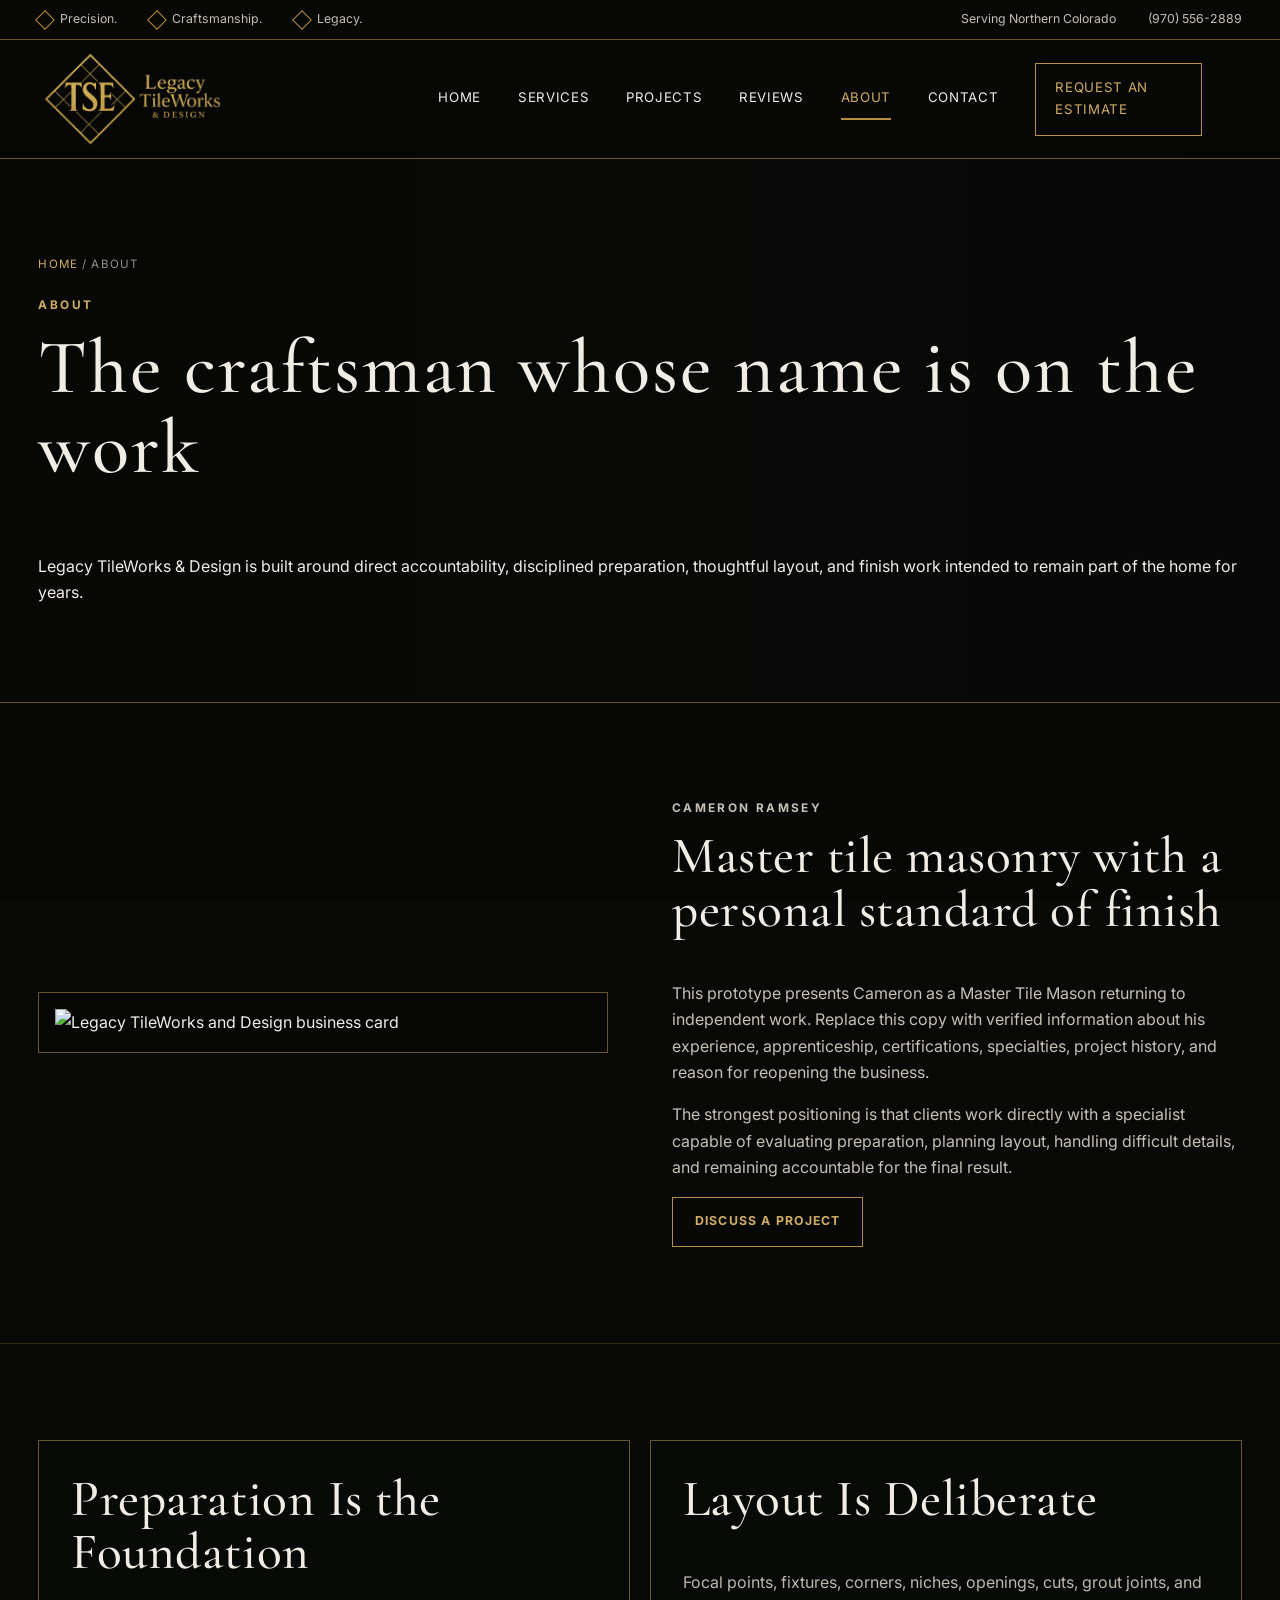
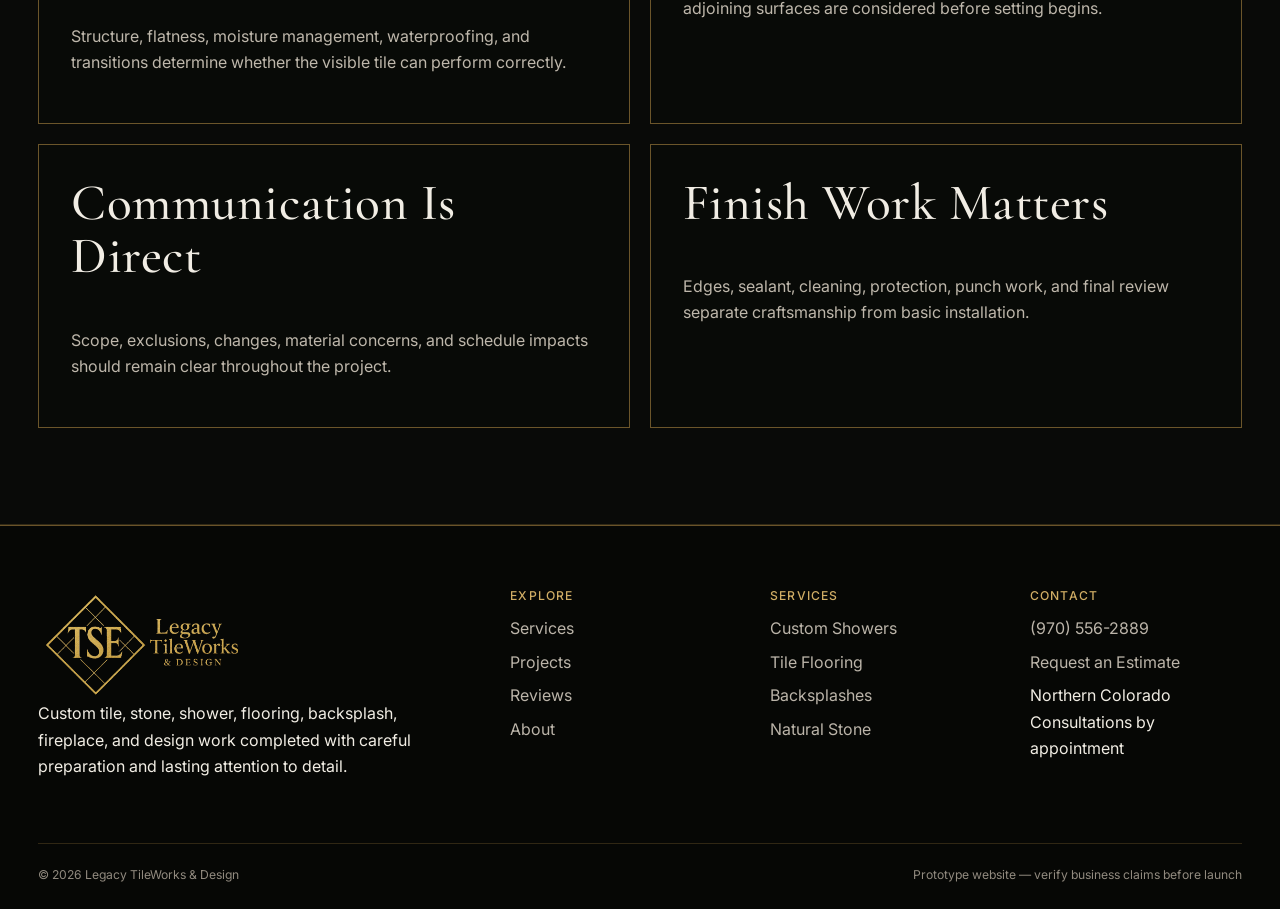
==== about.html @ 68d61e3c "Add files via upload" ====
<!doctype html>
<html lang="en">
<head>
<meta charset="utf-8">
<meta name="viewport" content="width=device-width,initial-scale=1">
<title>About Cameron Ramsey | Legacy TileWorks</title>
<meta name="description" content="Learn about Cameron Ramsey and the craftsmanship behind Legacy TileWorks & Design.">
<meta name="theme-color" content="#090a08">
<link rel="preconnect" href="https://fonts.googleapis.com">
<link rel="preconnect" href="https://fonts.gstatic.com" crossorigin>
<link href="https://fonts.googleapis.com/css2?family=Cormorant+Garamond:wght@400;500;600&family=Inter:wght@400;500;600;700&display=swap" rel="stylesheet">
<link rel="icon" href="favicon.ico" sizes="any">
<link rel="icon" type="image/png" href="favicon-512.png">
<link rel="apple-touch-icon" href="favicon-512.png">
<link rel="stylesheet" href="css/styles.css">
</head>
<body>

<a class="skip" href="#main">Skip to main content</a>
<div class="utility">
  <div class="container">
    <div class="utility-left">
      <span><i class="dot"></i> Precision.</span>
      <span><i class="dot"></i> Craftsmanship.</span>
      <span><i class="dot"></i> Legacy.</span>
    </div>
    <div class="utility-right">
      <span>Serving Northern Colorado</span>
      <a href="tel:+19705562889">(970) 556-2889</a>
    </div>
  </div>
</div>
<header class="site-header">
  <div class="container navbar">
    <a class="logo-wrap" href="index.html" aria-label="Legacy TileWorks and Design home">
      <img src="assets/images/logo-transparent.png" alt="Legacy TileWorks and Design">
    </a>
    <button class="menu-toggle" type="button" aria-expanded="false" aria-label="Toggle navigation">☰</button>
    <nav class="nav" aria-label="Primary navigation">
      <a href="index.html">Home</a><a href="services.html">Services</a><a href="projects.html">Projects</a><a href="reviews.html">Reviews</a><a href="about.html" aria-current="page">About</a><a href="contact.html">Contact</a>
      <a class="nav-cta" href="contact.html#estimate">Request an Estimate</a>
    </nav>
  </div>
</header>

<main id="main" tabindex="-1">

<section class="page-hero"><div class="container"><div class="breadcrumb"><a href="index.html">Home</a> / About</div><p class="eyebrow">About</p><h1>The craftsman whose name is on the work</h1><p>Legacy TileWorks &amp; Design is built around direct accountability, disciplined preparation, thoughtful layout, and finish work intended to remain part of the home for years.</p></div></section>
<section class="section"><div class="container about-grid">
  <div class="about-image"><img src="assets/images/business-card.jpg" alt="Legacy TileWorks and Design business card"></div>
  <div class="about-copy">
    <p class="eyebrow">Cameron Ramsey</p>
    <h2>Master tile masonry with a personal standard of finish</h2>
    <p>This prototype presents Cameron as a Master Tile Mason returning to independent work. Replace this copy with verified information about his experience, apprenticeship, certifications, specialties, project history, and reason for reopening the business.</p>
    <p>The strongest positioning is that clients work directly with a specialist capable of evaluating preparation, planning layout, handling difficult details, and remaining accountable for the final result.</p>
    <a class="btn btn-outline" href="contact.html#estimate">Discuss a Project</a>
  </div>
</div></section>
<section class="section"><div class="container content-grid">
  <article class="content-card"><h2>Preparation Is the Foundation</h2><p>Structure, flatness, moisture management, waterproofing, and transitions determine whether the visible tile can perform correctly.</p></article>
  <article class="content-card"><h2>Layout Is Deliberate</h2><p>Focal points, fixtures, corners, niches, openings, cuts, grout joints, and adjoining surfaces are considered before setting begins.</p></article>
  <article class="content-card"><h2>Communication Is Direct</h2><p>Scope, exclusions, changes, material concerns, and schedule impacts should remain clear throughout the project.</p></article>
  <article class="content-card"><h2>Finish Work Matters</h2><p>Edges, sealant, cleaning, protection, punch work, and final review separate craftsmanship from basic installation.</p></article>
</div></section>

</main>

<footer class="footer">
  <div class="container footer-grid">
    <div>
      <img class="footer-logo" src="assets/images/logo-transparent.png" alt="Legacy TileWorks and Design">
      <p>Custom tile, stone, shower, flooring, backsplash, fireplace, and design work completed with careful preparation and lasting attention to detail.</p>
    </div>
    <div>
      <h3>Explore</h3>
      <a href="services.html">Services</a>
      <a href="projects.html">Projects</a>
      <a href="reviews.html">Reviews</a>
      <a href="about.html">About</a>
    </div>
    <div>
      <h3>Services</h3>
      <a href="service-showers.html">Custom Showers</a>
      <a href="service-flooring.html">Tile Flooring</a>
      <a href="service-backsplashes.html">Backsplashes</a>
      <a href="service-stone.html">Natural Stone</a>
    </div>
    <div>
      <h3>Contact</h3>
      <a href="tel:+19705562889">(970) 556-2889</a>
      <a href="contact.html#estimate">Request an Estimate</a>
      <p>Northern Colorado<br>Consultations by appointment</p>
    </div>
  </div>
  <div class="container footer-bottom">
    <span>© <span id="year"></span> Legacy TileWorks &amp; Design</span>
    <span>Prototype website — verify business claims before launch</span>
  </div>
</footer>
<script src="js/main.js"></script>

</body>
</html>
---- css/styles.css ----
:root{
  --black:#090a08;
  --panel:#10110e;
  --panel-2:#151611;
  --gold:#b78e45;
  --gold-light:#d0ad65;
  --gold-pale:#e2c98e;
  --text:#f1ede4;
  --muted:#b6b0a5;
  --line:rgba(197,154,75,.52);
  --line-soft:rgba(197,154,75,.22);
  --max:1440px;
}
*{box-sizing:border-box}
html{scroll-behavior:smooth}
body{
  margin:0;
  color:var(--text);
    background-color:#090a08;
  background-image:
    linear-gradient(rgba(7,8,6,.96),rgba(7,8,6,.96));
  background-repeat:no-repeat;
  background-position:center;
  background-attachment:fixed;
  font-family:Inter,Arial,Helvetica,sans-serif;
  line-height:1.65;
}
img{max-width:100%;display:block}
a{text-decoration:none;color:inherit}
button,input,select,textarea{font:inherit}
button{cursor:pointer}
.container{width:min(var(--max),94vw);margin:auto}
.skip{position:absolute;left:-9999px}
.skip:focus{left:1rem;top:1rem;z-index:9999;padding:.8rem 1rem;background:var(--gold-light);color:#111}
h1,h2,h3,h4{font-family:"Cormorant Garamond",Georgia,serif;margin-top:0;line-height:1.05;font-weight:500}
h1{font-size:clamp(3.3rem,6vw,6.8rem);letter-spacing:.025em}
h2{font-size:clamp(2.5rem,4vw,4.6rem);letter-spacing:.01em}
h3{font-size:1.65rem}
p{margin-top:0}
.eyebrow{text-transform:uppercase;letter-spacing:.2em;color:var(--gold-light);font-size:.74rem;font-weight:700}
.btn{display:inline-flex;align-items:center;justify-content:center;min-height:50px;padding:.8rem 1.35rem;border:1px solid transparent;text-transform:uppercase;letter-spacing:.1em;font-size:.77rem;font-weight:700;transition:.2s ease}
.btn:hover{transform:translateY(-2px)}
.btn-gold{background:linear-gradient(135deg,#caa45d,#a87e38);color:#111}
.btn-outline{border-color:var(--gold);color:var(--gold-light);background:rgba(0,0,0,.15)}
.utility{height:40px;background:#080906;border-bottom:1px solid var(--line);font-size:.77rem;color:#c5bfb3}
.utility .container{height:100%;display:flex;align-items:center;justify-content:space-between;gap:2rem}
.utility-left,.utility-right{display:flex;align-items:center;gap:2rem}
.utility span{display:inline-flex;align-items:center;gap:.5rem}
.dot{width:14px;height:14px;border:1px solid var(--gold);transform:rotate(45deg);display:inline-block}
.site-header{position:sticky;top:0;z-index:1000;background:rgba(8,9,7,.97);border-bottom:1px solid var(--line);backdrop-filter:blur(10px)}
.navbar{min-height:118px;display:grid;grid-template-columns:360px 1fr auto;align-items:center;gap:2.5rem}
.logo-wrap{display:flex;align-items:center;min-width:0}
.logo-wrap img{width:340px;height:100px;object-fit:contain;object-position:left center}
.nav{display:flex;align-items:center;justify-content:center;gap:2.3rem;font-size:.83rem;letter-spacing:.05em;text-transform:uppercase}
.nav a{padding:.55rem 0;border-bottom:2px solid transparent}
.nav a:hover,.nav a[aria-current="page"]{color:var(--gold-light);border-color:var(--gold)}
.nav-cta{border:1px solid var(--gold)!important;padding:.85rem 1.2rem!important;color:var(--gold-light)}
.menu-toggle{display:none;background:none;border:0;color:var(--gold-light);font-size:1.9rem}
.hero{position:relative;min-height:640px;border-bottom:1px solid var(--line);overflow:hidden}
.hero-grid{display:grid;grid-template-columns:.95fr 1.3fr;min-height:640px}
.hero-copy{display:flex;flex-direction:column;justify-content:center;padding:4.5rem 3rem 4.5rem 1.8rem;position:relative;z-index:2}
.hero-title{margin-bottom:1.6rem}
.hero-title .gold-line{color:var(--gold-light);display:block}
.hero-rule{display:flex;align-items:center;gap:1rem;margin:1.2rem 0 1.4rem}
.hero-rule:before,.hero-rule:after{content:"";height:1px;background:var(--gold);width:150px}
.hero-rule span{width:10px;height:10px;border:1px solid var(--gold);transform:rotate(45deg)}
.hero-copy p{max-width:600px;color:#d4cec3;font-size:1rem}
.hero-actions{display:flex;gap:1rem;flex-wrap:wrap;margin-top:1rem}
.hero-image{position:relative;overflow:hidden;clip-path:polygon(22% 0,100% 0,100% 100%,22% 100%,0 50%)}
.hero-image:before{content:"";position:absolute;inset:0;border:1px solid var(--gold);z-index:2;pointer-events:none}
.hero-image img{width:100%;height:100%;object-fit:cover;filter:saturate(.78) contrast(1.06) brightness(.82)}
.services-strip{display:grid;grid-template-columns:repeat(6,1fr);border-bottom:1px solid var(--line);border-left:1px solid var(--line)}
.service-mini{min-height:260px;padding:1.7rem 1.4rem;border-right:1px solid var(--line);display:flex;flex-direction:column;align-items:center;text-align:center;background:rgba(9,10,8,.68)}
.service-mini img{width:60px;height:60px;margin-bottom:1rem}
.service-mini h3{font-size:1.35rem;margin-bottom:.7rem;text-transform:uppercase;letter-spacing:.03em}
.service-mini p{color:#c7c1b6;font-size:.88rem;flex:1}
.service-mini a{color:var(--gold-light);font-size:.76rem;text-transform:uppercase;letter-spacing:.09em}
.why{border-bottom:1px solid var(--line);background:rgba(9,10,8,.66)}
.why-grid{display:grid;grid-template-columns:1.4fr repeat(5,1fr);border-left:1px solid var(--line)}
.why-title,.why-item{padding:2.2rem 1.5rem;border-right:1px solid var(--line)}
.why-title h2{font-size:2.4rem;margin:0}
.why-title h2 span{color:var(--gold-light)}
.why-item{display:grid;grid-template-columns:48px 1fr;gap:.8rem}
.why-item img{width:44px}
.why-item h4{font-family:Inter,Arial,sans-serif;text-transform:uppercase;letter-spacing:.08em;font-size:.78rem;margin:.2rem 0 .5rem}
.why-item p{color:#bdb6aa;font-size:.79rem;margin:0}
.section{padding:6rem 0;border-bottom:1px solid var(--line-soft)}
.section-heading{display:grid;grid-template-columns:1.2fr .8fr;gap:4rem;align-items:end;margin-bottom:3rem}
.section-heading p:last-child{color:var(--muted)}
.project-grid{display:grid;grid-template-columns:repeat(3,1fr);gap:1.2rem}
.project-card{position:relative;min-height:430px;border:1px solid var(--line);overflow:hidden}
.project-card img{width:100%;height:100%;object-fit:cover;filter:saturate(.74) brightness(.78);transition:transform .4s ease}
.project-card:hover img{transform:scale(1.03)}
.project-card .overlay{position:absolute;inset:auto 0 0;padding:1.5rem;background:linear-gradient(transparent,rgba(4,5,4,.96));z-index:2}
.project-card .overlay p{margin:0;color:#c6c0b4;font-size:.83rem}
.about-grid{display:grid;grid-template-columns:1fr 1fr;gap:4rem;align-items:center}
.about-image{border:1px solid var(--line);padding:1rem;background:rgba(0,0,0,.28)}
.about-copy p{color:#c6c0b4}
.testimonials{display:grid;grid-template-columns:repeat(3,1fr);gap:1.2rem}
.testimonial{border:1px solid var(--line);padding:1.8rem;background:rgba(9,10,8,.68)}
.stars{color:var(--gold-light);letter-spacing:.15em}
.testimonial blockquote{font-family:"Cormorant Garamond",Georgia,serif;font-size:1.35rem;margin:1rem 0}
.faq{max-width:920px}
.faq-item{border-bottom:1px solid var(--line-soft)}
.faq-q{width:100%;border:0;background:none;color:var(--text);display:flex;justify-content:space-between;gap:1rem;padding:1.3rem 0;text-align:left;font-family:"Cormorant Garamond",Georgia,serif;font-size:1.45rem}
.faq-q span:last-child{color:var(--gold-light)}
.faq-a{display:none;padding:0 0 1.3rem;color:#bbb4a9}
.faq-item.open .faq-a{display:block}
.page-hero{padding:6rem 0 5rem;border-bottom:1px solid var(--line);background:linear-gradient(90deg,rgba(8,9,7,.97),rgba(8,9,7,.88))}
.breadcrumb{font-size:.72rem;text-transform:uppercase;letter-spacing:.1em;color:#978f82;margin-bottom:1.4rem}
.breadcrumb a{color:var(--gold-light)}
.content-grid{display:grid;grid-template-columns:repeat(2,1fr);gap:1.2rem}
.content-card{border:1px solid var(--line);padding:2rem;background:rgba(9,10,8,.72)}
.content-card p{color:#beb7ab}
.gallery-filters{display:flex;gap:.7rem;flex-wrap:wrap;margin-bottom:2rem}
.filter-btn{border:1px solid var(--line);background:#0d0e0b;color:var(--text);padding:.7rem 1rem}
.filter-btn.active{background:var(--gold);color:#111}
.contact-grid{display:grid;grid-template-columns:.8fr 1.2fr;gap:3rem}
.contact-card{border:1px solid var(--line);padding:2rem;background:rgba(9,10,8,.72)}
.contact-card .phone{font-family:"Cormorant Garamond",Georgia,serif;font-size:2rem;color:var(--gold-light)}
.form-grid{display:grid;grid-template-columns:1fr 1fr;gap:1rem}
.full{grid-column:1/-1}
label{display:block;font-size:.74rem;text-transform:uppercase;letter-spacing:.08em;color:#d4cec2}
input,select,textarea{width:100%;padding:.9rem;margin-top:.4rem;border:1px solid var(--line);background:#0b0c09;color:var(--text)}
input:focus,select:focus,textarea:focus{outline:2px solid rgba(208,173,101,.3);border-color:var(--gold-light)}
.form-status{min-height:1.4rem;color:#c9c2b5}
.cta{padding:4rem 0;background:linear-gradient(135deg,#c49b51,#8d682f);color:#10110e}
.cta .container{display:flex;align-items:center;justify-content:space-between;gap:2rem}
.footer{padding:4rem 0 1.5rem;background:#060705;border-top:1px solid var(--line)}
.footer-grid{display:grid;grid-template-columns:2fr 1fr 1fr 1fr;gap:3rem}
.footer-logo{width:360px;height:110px;object-fit:contain;object-position:left}
.footer h3{font-family:Inter,Arial,sans-serif;color:var(--gold-light);font-size:.76rem;text-transform:uppercase;letter-spacing:.1em}
.footer a{display:block;margin:.45rem 0;color:#bbb4a9}
.footer-bottom{display:flex;justify-content:space-between;border-top:1px solid var(--line-soft);margin-top:3rem;padding-top:1.3rem;font-size:.76rem;color:#918a7f}
@media(max-width:1100px){
  .navbar{grid-template-columns:300px 1fr auto}
  .logo-wrap img{width:285px}
  .nav{gap:1.2rem}
  .services-strip{grid-template-columns:repeat(3,1fr)}
  .why-grid{grid-template-columns:1fr repeat(2,1fr)}
  .why-title{grid-column:1/-1}
}
@media(max-width:900px){
  .menu-toggle{display:block}
  .nav{display:none;position:absolute;top:118px;left:0;right:0;background:#080906;flex-direction:column;align-items:stretch;padding:1.5rem 3vw;border-bottom:1px solid var(--line)}
  .nav.open{display:flex}
  .navbar{grid-template-columns:1fr auto}
  .hero-grid{grid-template-columns:1fr}
  .hero-image{min-height:430px;clip-path:none}
  .hero-copy{padding-left:3vw}
  .section-heading,.about-grid,.contact-grid{grid-template-columns:1fr}
  .project-grid,.testimonials{grid-template-columns:repeat(2,1fr)}
  .footer-grid{grid-template-columns:repeat(2,1fr)}
}
@media(max-width:650px){
  .utility-left{display:none}
  .utility .container{justify-content:flex-end}
  .logo-wrap img{width:250px;height:86px}
  .navbar{min-height:95px}
  .nav{top:95px}
  .services-strip,.why-grid,.project-grid,.testimonials,.content-grid{grid-template-columns:1fr}
  .service-mini{min-height:220px}
  .why-title{grid-column:auto}
  .section{padding:4.5rem 0}
  .form-grid{grid-template-columns:1fr}
  .full{grid-column:auto}
  .cta .container,.footer-bottom{align-items:flex-start;flex-direction:column}
  .footer-grid{grid-template-columns:1fr}
}
@media(prefers-reduced-motion:reduce){html{scroll-behavior:auto}*{transition:none!important}}


/* Real portfolio presentation */
.portfolio-showcase{
  display:grid;
  grid-template-columns:1.05fr 1fr 1fr;
  grid-template-rows:320px 320px;
  gap:1rem;
}
.portfolio-tile{
  position:relative;
  overflow:hidden;
  border:1px solid var(--line);
  min-height:0;
}
.portfolio-tile img{
  width:100%;
  height:100%;
  object-fit:cover;
  transition:transform .45s ease;
}
.portfolio-tile:hover img{transform:scale(1.025)}
.portfolio-tile.portfolio-tall{grid-row:1 / span 2}
.portfolio-tile.portfolio-wide{grid-column:2 / span 2}
.portfolio-tile .overlay{
  position:absolute;
  inset:auto 0 0;
  padding:1.4rem;
  background:linear-gradient(transparent,rgba(4,5,4,.95));
}
.portfolio-tile .overlay span{
  color:var(--gold-light);
  font-size:.7rem;
  text-transform:uppercase;
  letter-spacing:.12em;
}
.portfolio-tile .overlay h3{margin:.25rem 0 0}

.masonry-gallery{
  columns:3 330px;
  column-gap:1rem;
}
.masonry-item{
  break-inside:avoid;
  margin:0 0 1rem;
  border:1px solid var(--line);
  background:rgba(9,10,8,.72);
}
.gallery-open{
  width:100%;
  padding:0;
  border:0;
  background:none;
  color:inherit;
  text-align:left;
}
.gallery-open img{
  width:100%;
  height:auto;
  display:block;
}
.gallery-caption{
  display:block;
  padding:1.1rem 1.2rem 1.25rem;
}
.gallery-caption small{
  display:block;
  color:var(--gold-light);
  text-transform:uppercase;
  letter-spacing:.12em;
  font-size:.66rem;
  margin-bottom:.3rem;
}
.gallery-caption strong{
  display:block;
  font-family:"Cormorant Garamond",Georgia,serif;
  font-size:1.5rem;
  font-weight:500;
}
.gallery-caption em{
  display:block;
  margin-top:.35rem;
  color:var(--muted);
  font-style:normal;
  font-size:.82rem;
}
.lightbox{
  position:fixed;
  inset:0;
  z-index:5000;
  background:rgba(0,0,0,.94);
  display:grid;
  place-items:center;
  padding:3rem;
}
.lightbox[hidden]{display:none}
.lightbox img{
  max-width:min(1400px,92vw);
  max-height:82vh;
  object-fit:contain;
}
.lightbox p{
  color:var(--gold-light);
  font-family:"Cormorant Garamond",Georgia,serif;
  font-size:1.5rem;
  margin:.8rem 0 0;
}
.lightbox-close{
  position:absolute;
  top:1rem;
  right:1.25rem;
  border:0;
  background:none;
  color:white;
  font-size:3rem;
  line-height:1;
}
@media(max-width:900px){
  .portfolio-showcase{
    grid-template-columns:1fr 1fr;
    grid-template-rows:320px 320px 320px;
  }
  .portfolio-tile.portfolio-tall{grid-row:1 / span 2}
  .portfolio-tile.portfolio-wide{grid-column:1 / span 2}
}
@media(max-width:650px){
  .portfolio-showcase{
    display:grid;
    grid-template-columns:1fr;
    grid-template-rows:none;
  }
  .portfolio-tile,
  .portfolio-tile.portfolio-tall,
  .portfolio-tile.portfolio-wide{
    grid-column:auto;
    grid-row:auto;
    min-height:340px;
  }
  .masonry-gallery{columns:1}
  .lightbox{padding:1rem}
}


.process-detail-grid{
  display:grid;
  grid-template-columns:repeat(5,1fr);
  gap:1px;
  border:1px solid var(--line);
  background:var(--line);
}
.process-detail-card{
  background:rgba(9,10,8,.94);
  padding:1.6rem 1.35rem;
}
.process-detail-card span{
  display:block;
  color:var(--gold-light);
  font-size:.72rem;
  font-weight:700;
  letter-spacing:.15em;
  margin-bottom:1rem;
}
.process-detail-card h3{
  font-size:1.4rem;
  margin-bottom:.75rem;
}
.process-detail-card p{
  color:var(--muted);
  font-size:.86rem;
  margin-bottom:0;
}
.content-card ul{
  padding-left:1.2rem;
  color:var(--muted);
}
.content-card li+li{margin-top:.8rem}
@media(max-width:1100px){
  .process-detail-grid{grid-template-columns:repeat(2,1fr)}
}
@media(max-width:650px){
  .process-detail-grid{grid-template-columns:1fr}
}
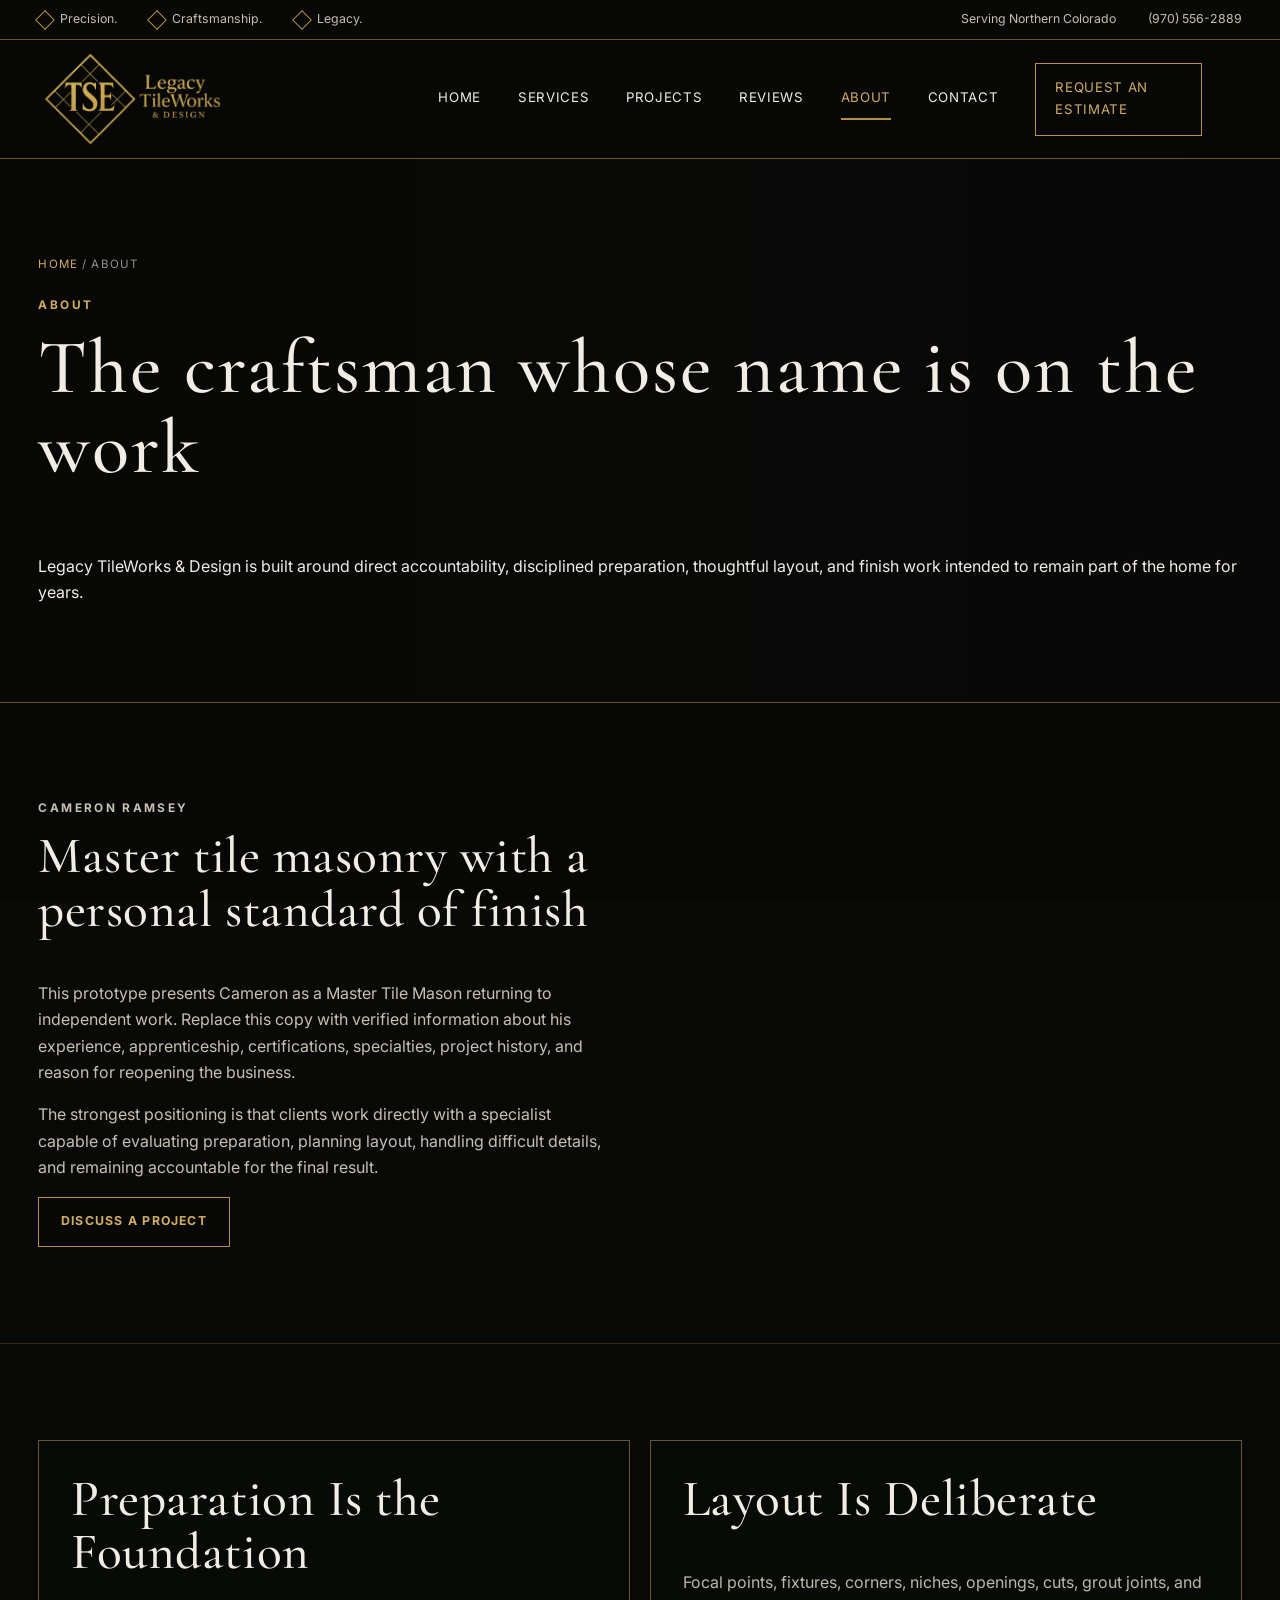
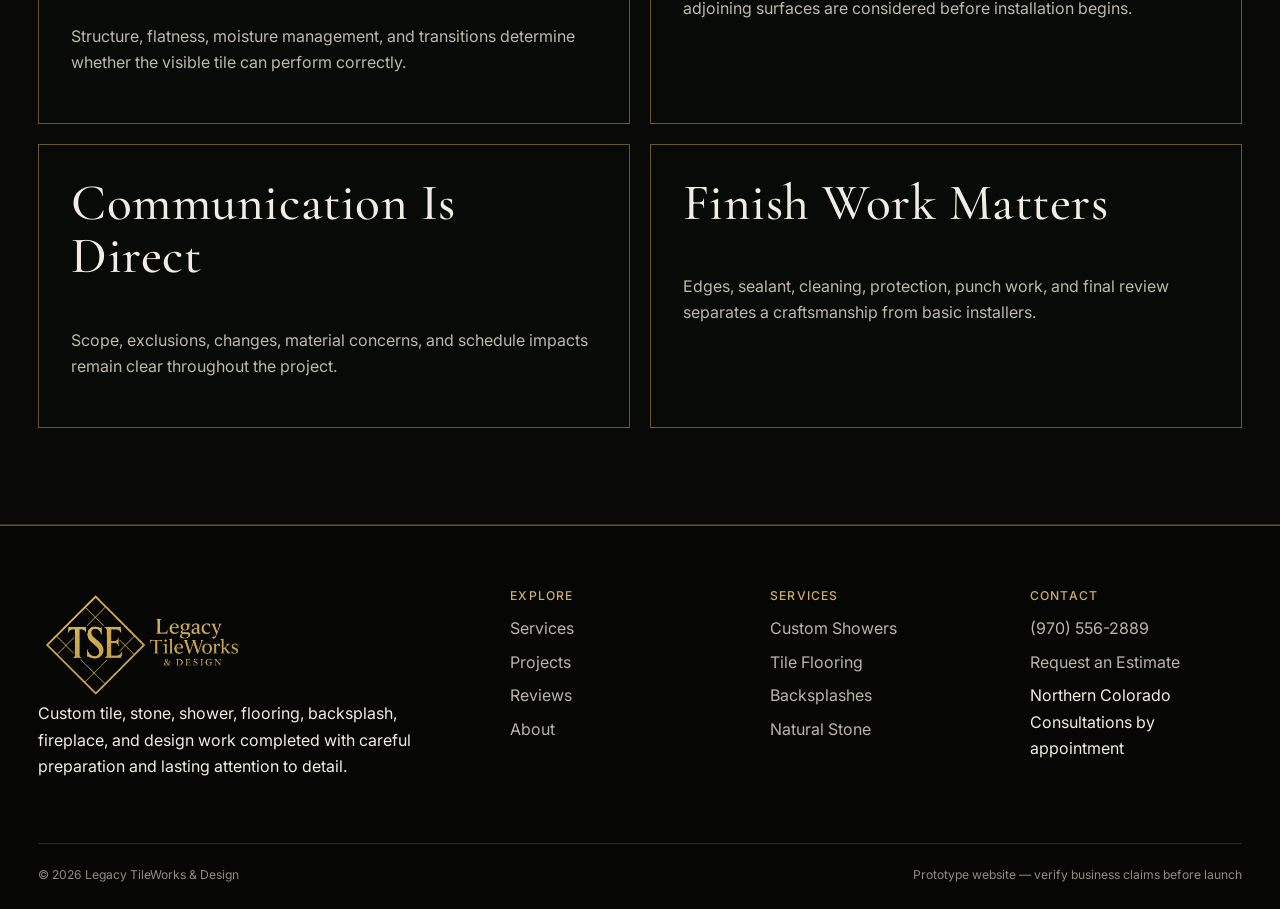
==== commit f1b2b8b9: "Add files via upload" ====
--- a/about.html
+++ b/about.html
@@ -47,7 +47,6 @@
 
 <section class="page-hero"><div class="container"><div class="breadcrumb"><a href="index.html">Home</a> / About</div><p class="eyebrow">About</p><h1>The craftsman whose name is on the work</h1><p>Legacy TileWorks &amp; Design is built around direct accountability, disciplined preparation, thoughtful layout, and finish work intended to remain part of the home for years.</p></div></section>
 <section class="section"><div class="container about-grid">
-  <div class="about-image"><img src="assets/images/business-card.jpg" alt="Legacy TileWorks and Design business card"></div>
   <div class="about-copy">
     <p class="eyebrow">Cameron Ramsey</p>
     <h2>Master tile masonry with a personal standard of finish</h2>
@@ -57,10 +56,10 @@
   </div>
 </div></section>
 <section class="section"><div class="container content-grid">
-  <article class="content-card"><h2>Preparation Is the Foundation</h2><p>Structure, flatness, moisture management, waterproofing, and transitions determine whether the visible tile can perform correctly.</p></article>
-  <article class="content-card"><h2>Layout Is Deliberate</h2><p>Focal points, fixtures, corners, niches, openings, cuts, grout joints, and adjoining surfaces are considered before setting begins.</p></article>
-  <article class="content-card"><h2>Communication Is Direct</h2><p>Scope, exclusions, changes, material concerns, and schedule impacts should remain clear throughout the project.</p></article>
-  <article class="content-card"><h2>Finish Work Matters</h2><p>Edges, sealant, cleaning, protection, punch work, and final review separate craftsmanship from basic installation.</p></article>
+  <article class="content-card"><h2>Preparation Is the Foundation</h2><p>Structure, flatness, moisture management, and transitions determine whether the visible tile can perform correctly.</p></article>
+  <article class="content-card"><h2>Layout Is Deliberate</h2><p>Focal points, fixtures, corners, niches, openings, cuts, grout joints, and adjoining surfaces are considered before installation begins.</p></article>
+  <article class="content-card"><h2>Communication Is Direct</h2><p>Scope, exclusions, changes, material concerns, and schedule impacts remain clear throughout the project.</p></article>
+  <article class="content-card"><h2>Finish Work Matters</h2><p>Edges, sealant, cleaning, protection, punch work, and final review separates a craftsmanship from basic installers.</p></article>
 </div></section>
 
 </main>
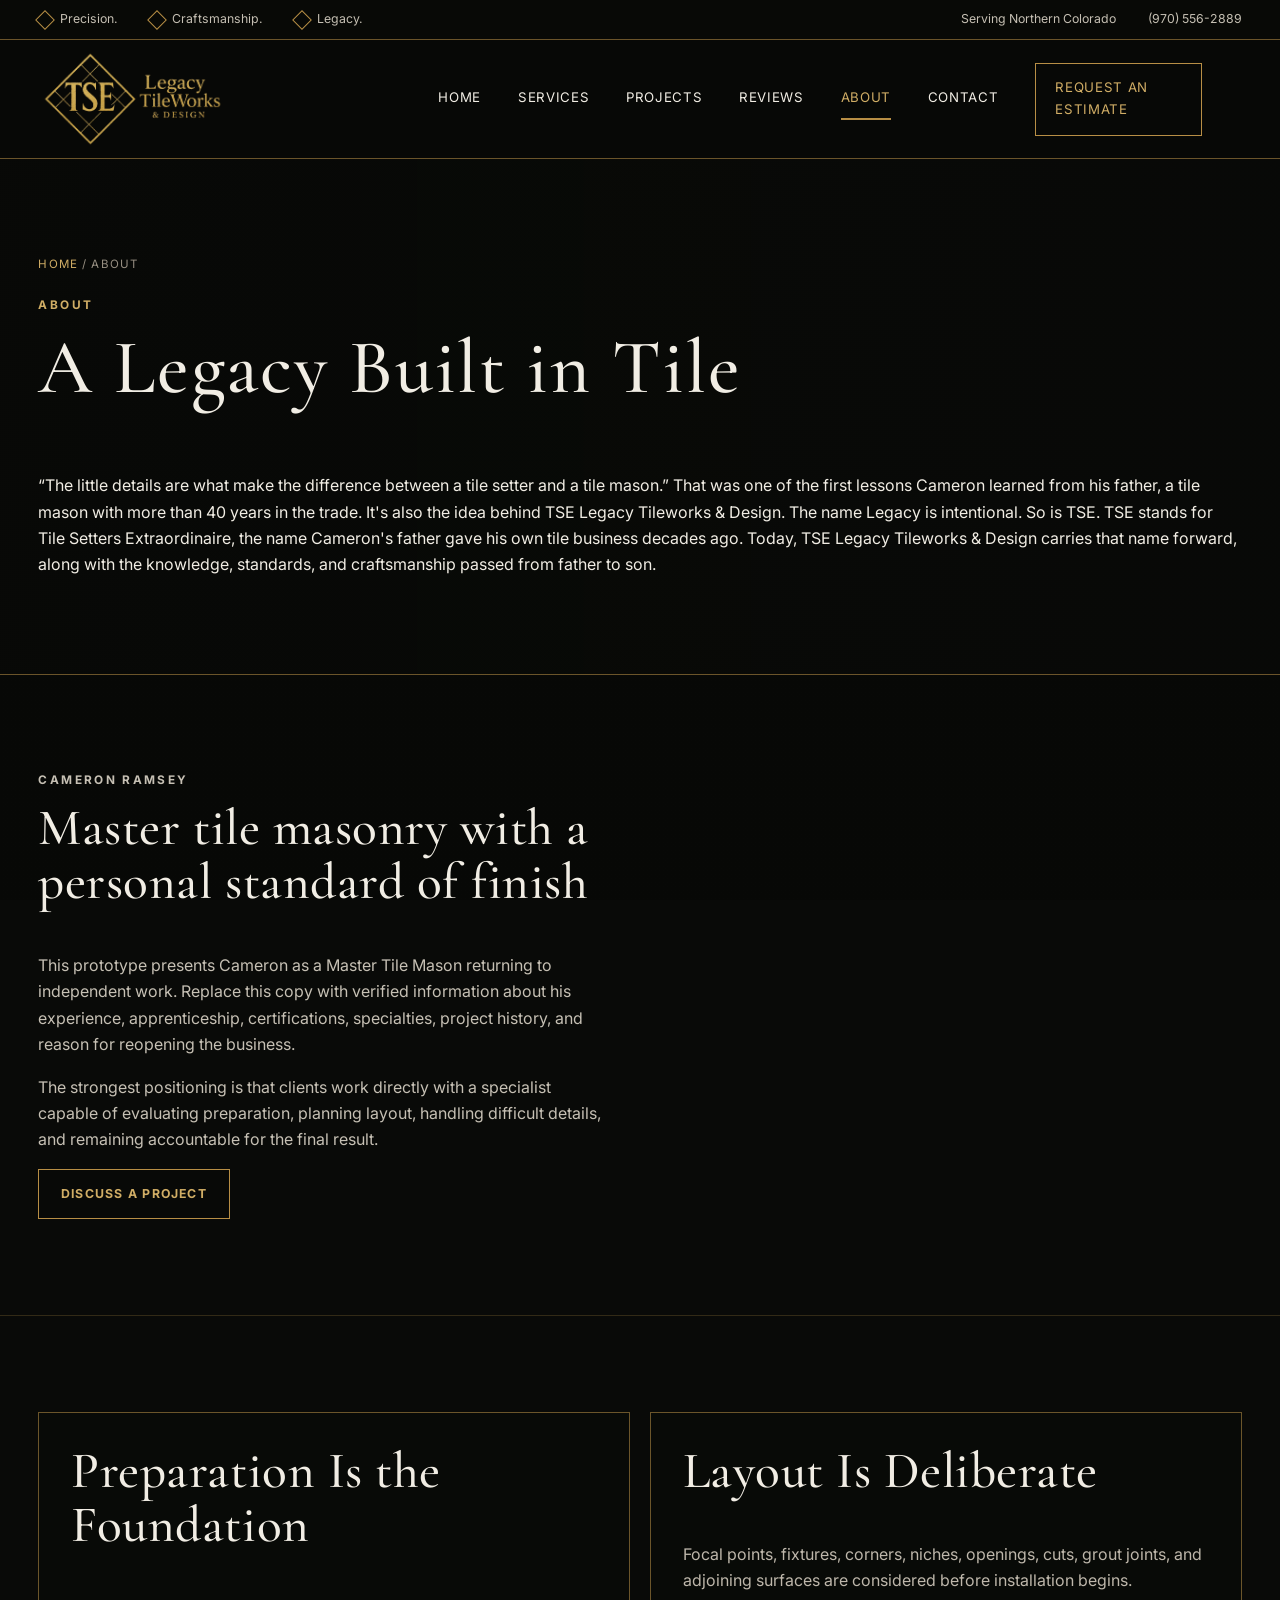
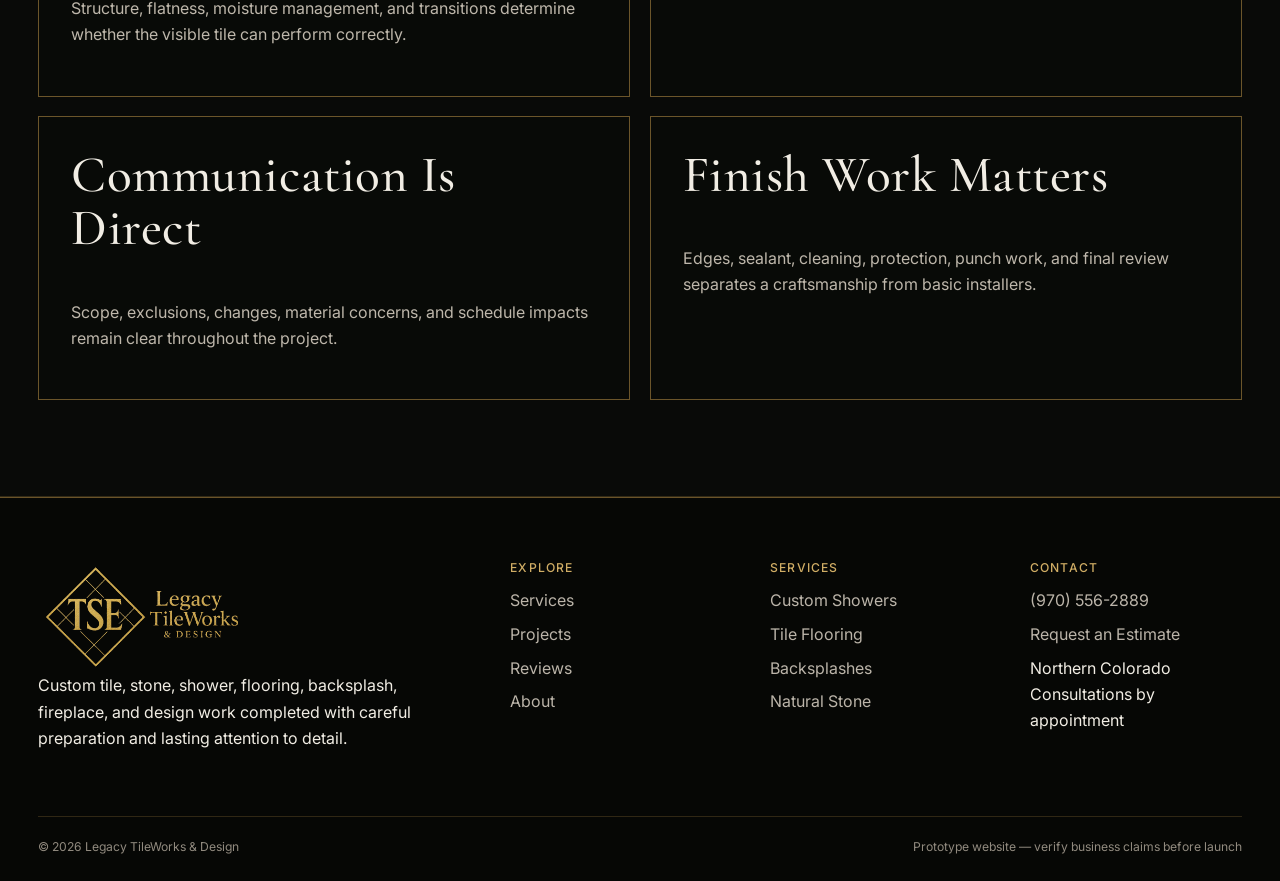
==== commit a3862ad4: "Revise About section with legacy and craftsmanship details Updated the About section to reflect the " ====
--- a/about.html
+++ b/about.html
@@ -45,7 +45,11 @@
 
 <main id="main" tabindex="-1">
 
-<section class="page-hero"><div class="container"><div class="breadcrumb"><a href="index.html">Home</a> / About</div><p class="eyebrow">About</p><h1>The craftsman whose name is on the work</h1><p>Legacy TileWorks &amp; Design is built around direct accountability, disciplined preparation, thoughtful layout, and finish work intended to remain part of the home for years.</p></div></section>
+<section class="page-hero"><div class="container"><div class="breadcrumb"><a href="index.html">Home</a> / About</div><p class="eyebrow">About</p><h1>A Legacy Built in Tile</h1><p>“The little details are what make the difference between a tile setter and a tile mason.”
+That was one of the first lessons Cameron learned from his father, a tile mason with more than 40 years in the trade. It's also the idea behind TSE Legacy Tileworks & Design.
+The name Legacy is intentional. So is TSE.
+TSE stands for Tile Setters Extraordinaire, the name Cameron's father gave his own tile business decades ago. Today, TSE Legacy Tileworks & Design carries that name forward, along with the knowledge, standards, and craftsmanship passed from father to son.
+</p></div></section>
 <section class="section"><div class="container about-grid">
   <div class="about-copy">
     <p class="eyebrow">Cameron Ramsey</p>
@@ -99,4 +103,4 @@
 <script src="js/main.js"></script>
 
 </body>
-</html>+</html>
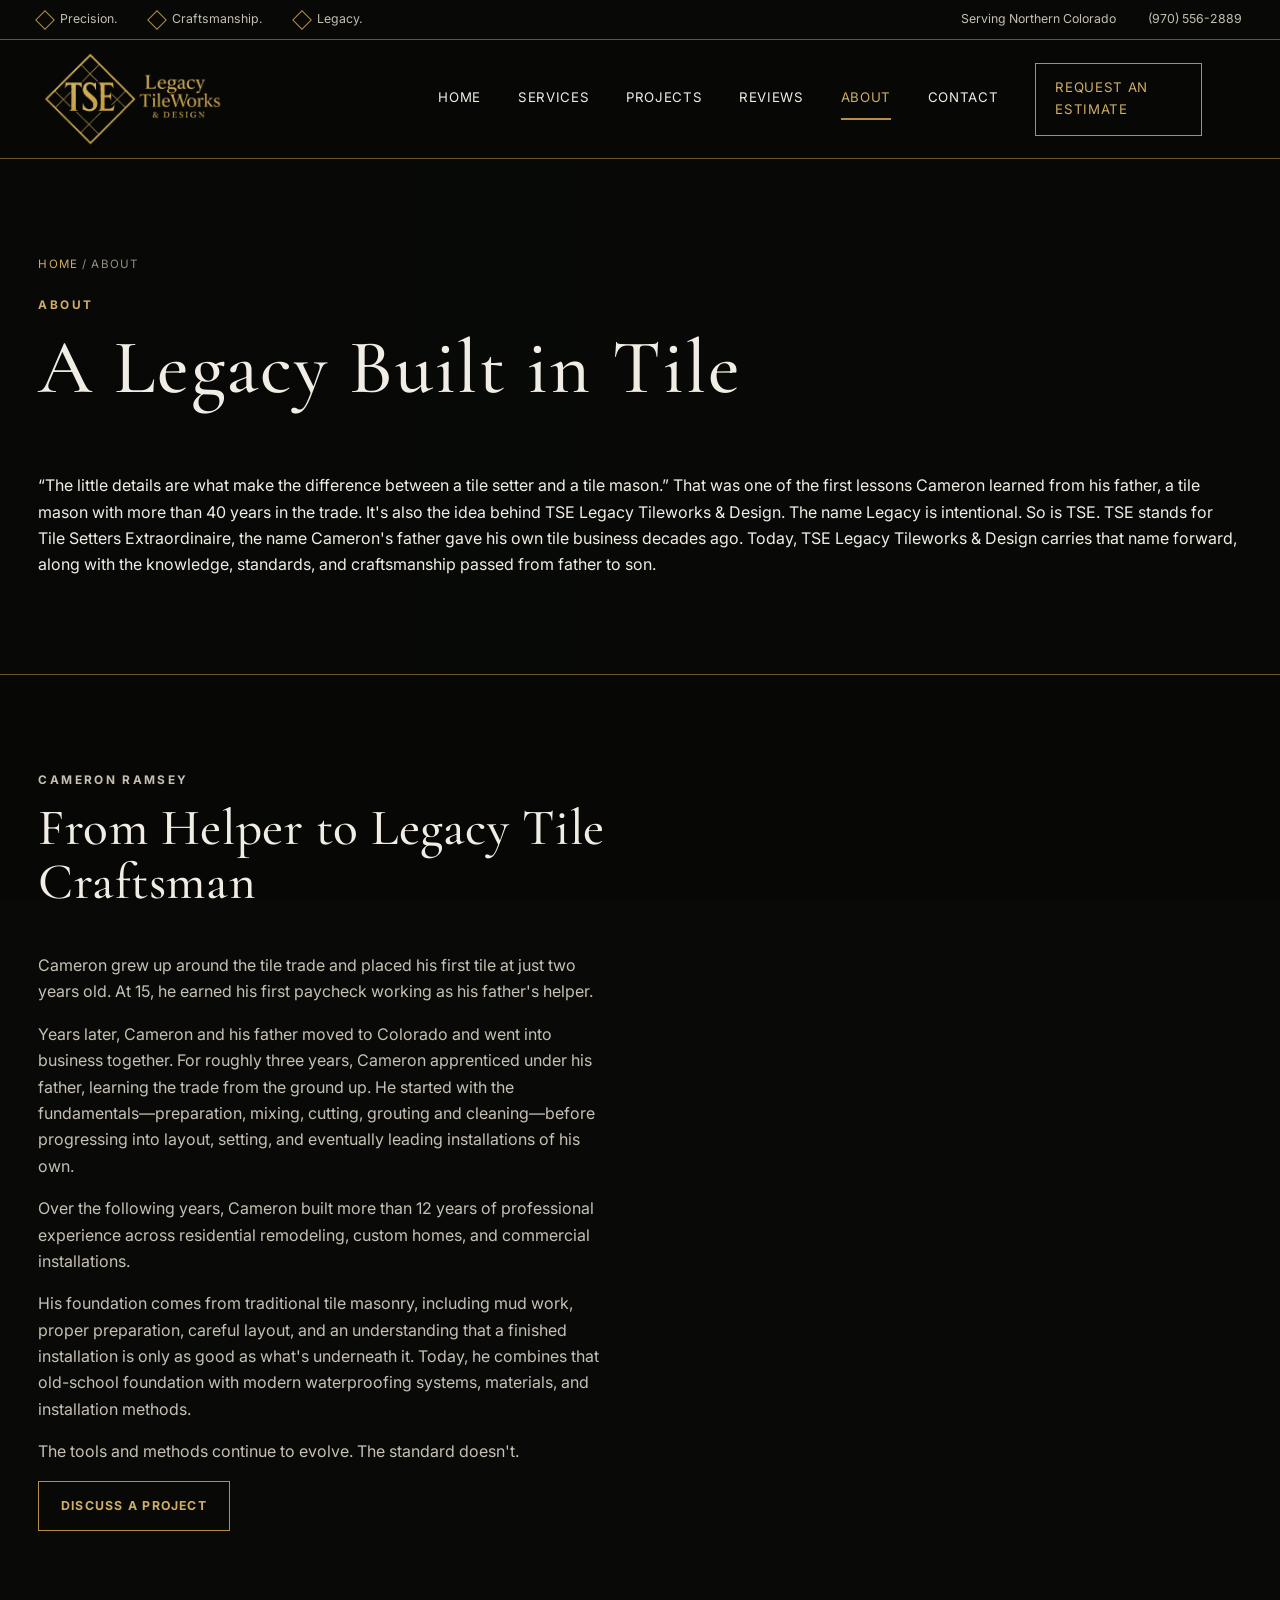
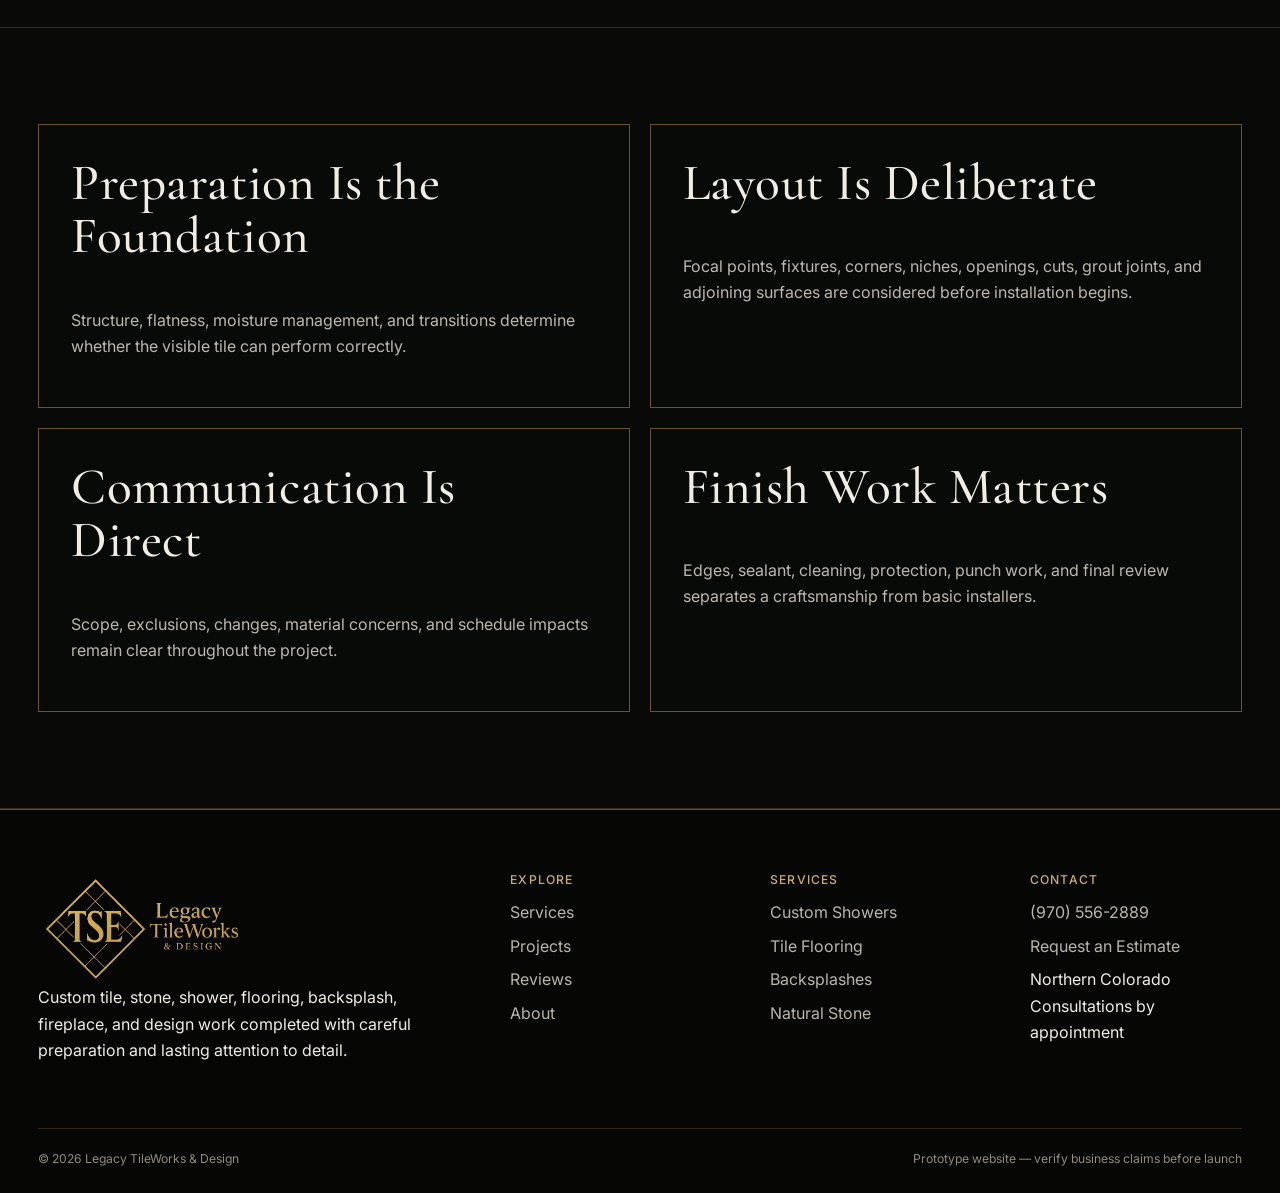
==== commit 0f068f03: "Revise Cameron Ramsey's biography in about.html Updated the biography section for Cameron Ramsey to " ====
--- a/about.html
+++ b/about.html
@@ -53,9 +53,13 @@
 <section class="section"><div class="container about-grid">
   <div class="about-copy">
     <p class="eyebrow">Cameron Ramsey</p>
-    <h2>Master tile masonry with a personal standard of finish</h2>
-    <p>This prototype presents Cameron as a Master Tile Mason returning to independent work. Replace this copy with verified information about his experience, apprenticeship, certifications, specialties, project history, and reason for reopening the business.</p>
-    <p>The strongest positioning is that clients work directly with a specialist capable of evaluating preparation, planning layout, handling difficult details, and remaining accountable for the final result.</p>
+    <h2>From Helper to Legacy Tile Craftsman</h2>
+    <p>Cameron grew up around the tile trade and placed his first tile at just two years old. At 15, he earned his first paycheck working as his father's helper.
+    </p>
+    <p>Years later, Cameron and his father moved to Colorado and went into business together. For roughly three years, Cameron apprenticed under his father, learning the trade from the ground up. He started with the fundamentals—preparation, mixing, cutting, grouting and cleaning—before progressing into layout, setting, and eventually leading installations of his own.</p>
+    <p>Over the following years, Cameron built more than 12 years of professional experience across residential remodeling, custom homes, and commercial installations.</p>
+    <p>His foundation comes from traditional tile masonry, including mud work, proper preparation, careful layout, and an understanding that a finished installation is only as good as what's underneath it. Today, he combines that old-school foundation with modern waterproofing systems, materials, and installation methods.</p>
+    <p>The tools and methods continue to evolve. The standard doesn't.</p>
     <a class="btn btn-outline" href="contact.html#estimate">Discuss a Project</a>
   </div>
 </div></section>
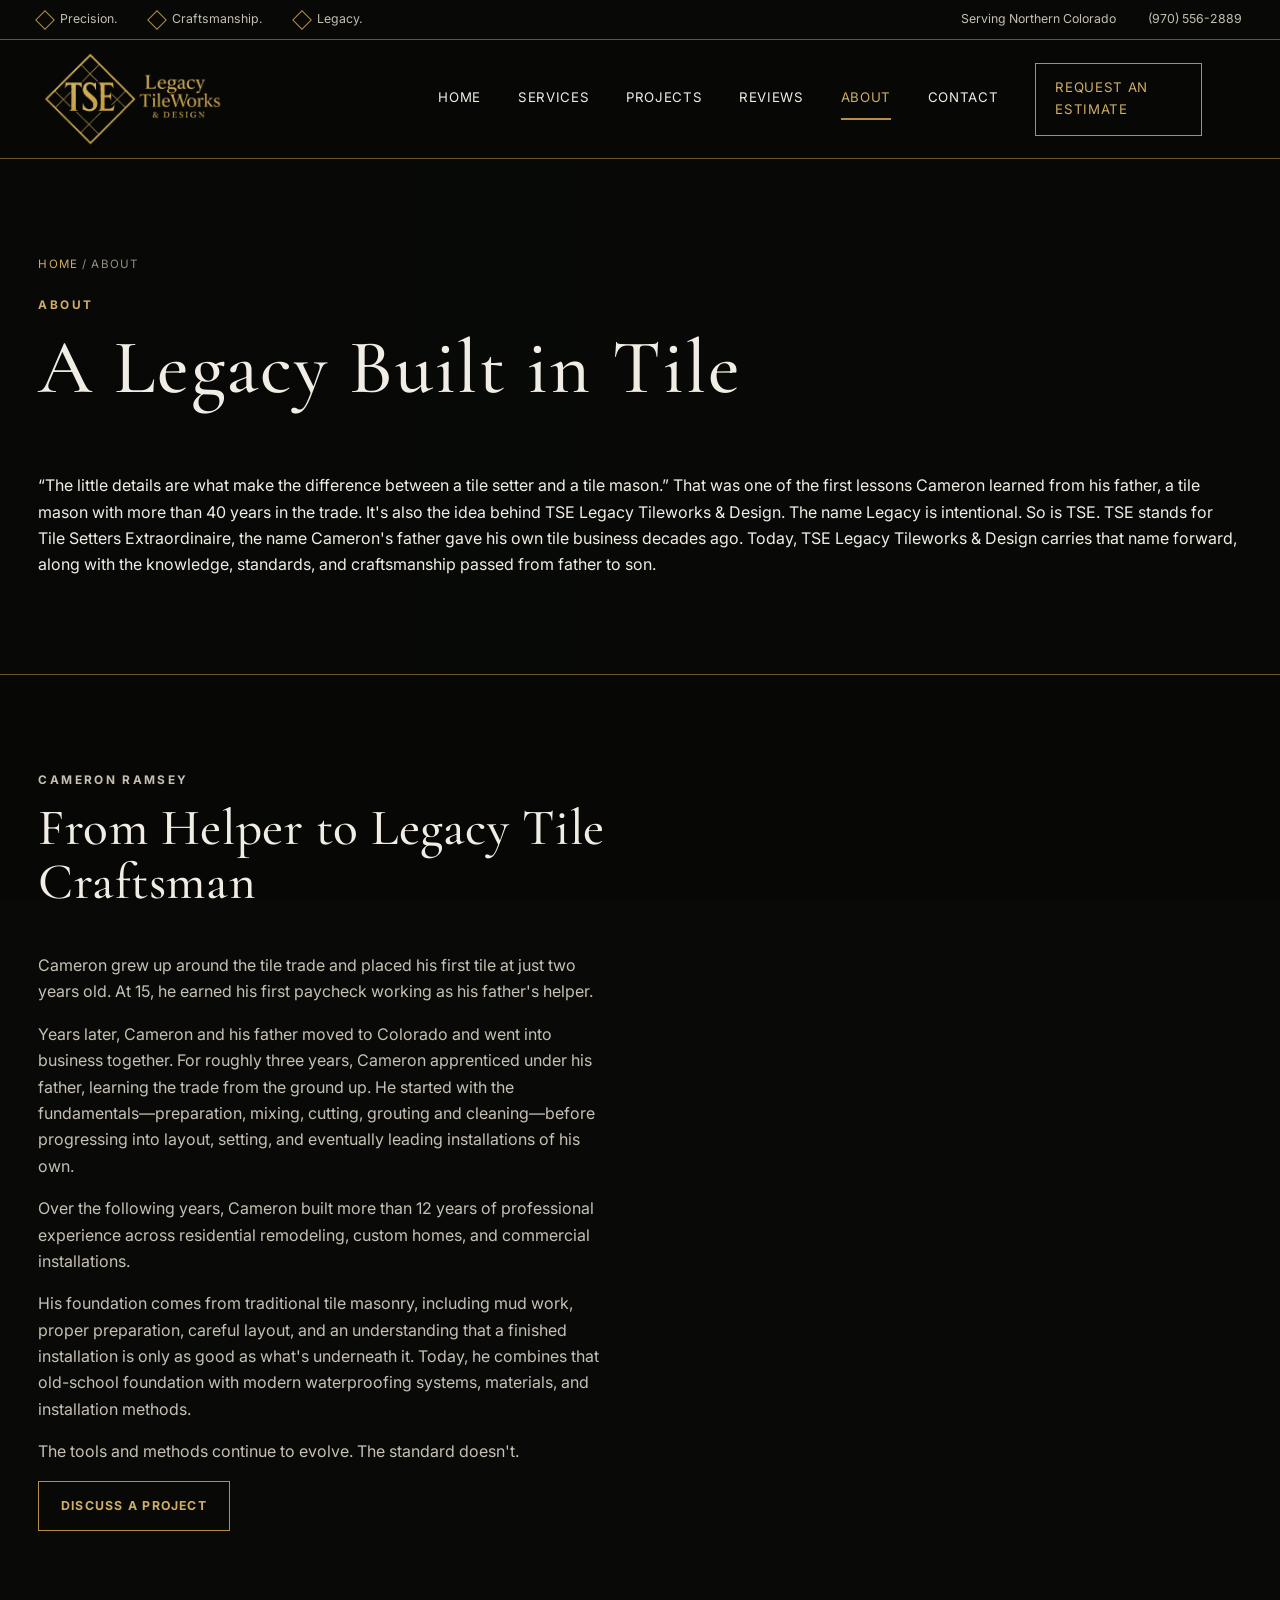
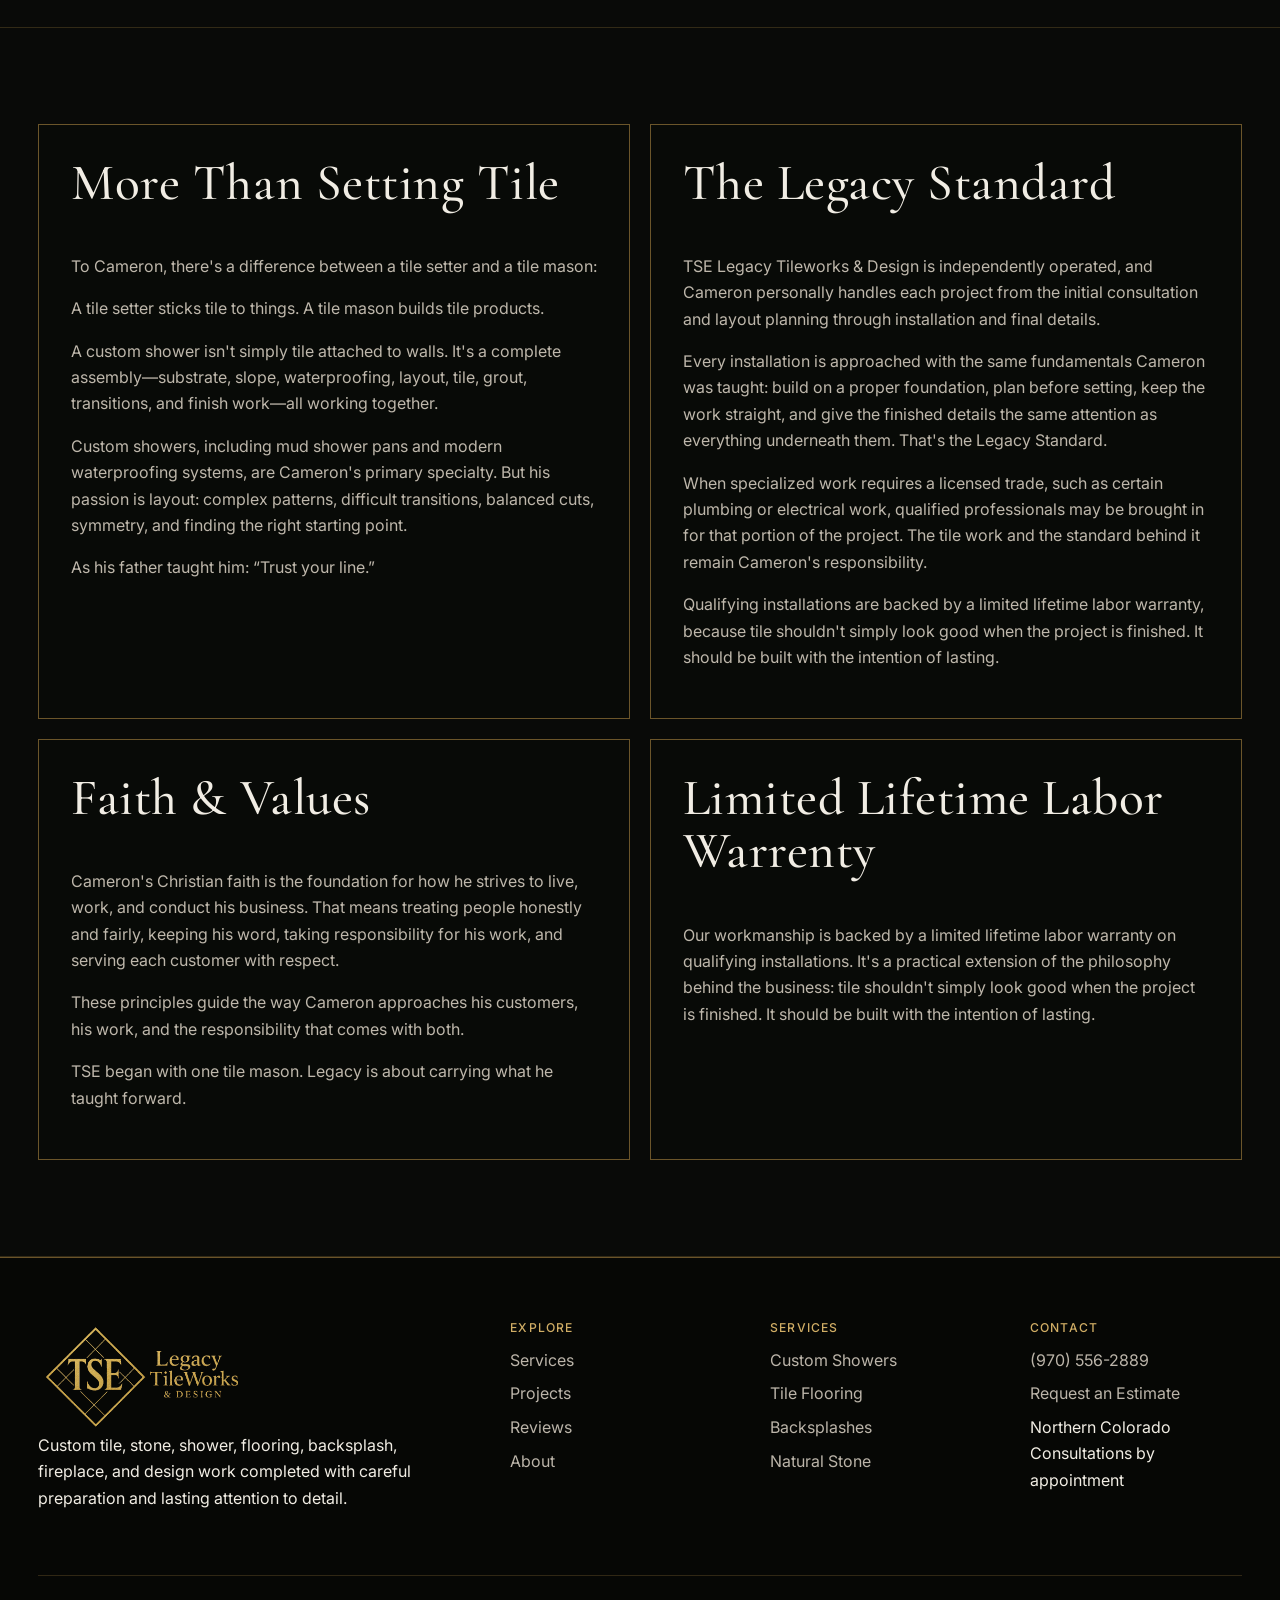
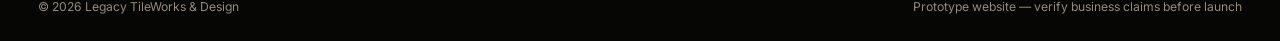
==== commit 72511337: "Add new content sections to about.html" ====
--- a/about.html
+++ b/about.html
@@ -64,10 +64,27 @@
   </div>
 </div></section>
 <section class="section"><div class="container content-grid">
-  <article class="content-card"><h2>Preparation Is the Foundation</h2><p>Structure, flatness, moisture management, and transitions determine whether the visible tile can perform correctly.</p></article>
-  <article class="content-card"><h2>Layout Is Deliberate</h2><p>Focal points, fixtures, corners, niches, openings, cuts, grout joints, and adjoining surfaces are considered before installation begins.</p></article>
-  <article class="content-card"><h2>Communication Is Direct</h2><p>Scope, exclusions, changes, material concerns, and schedule impacts remain clear throughout the project.</p></article>
-  <article class="content-card"><h2>Finish Work Matters</h2><p>Edges, sealant, cleaning, protection, punch work, and final review separates a craftsmanship from basic installers.</p></article>
+  <article class="content-card"><h2>More Than Setting Tile</h2>
+  <p>To Cameron, there's a difference between a tile setter and a tile mason:</p>
+  <p>A tile setter sticks tile to things. A tile mason builds tile products.</p>
+  <p>A custom shower isn't simply tile attached to walls. It's a complete assembly—substrate, slope, waterproofing, layout, tile, grout, transitions, and finish work—all working together.</p>
+  <p>Custom showers, including mud shower pans and modern waterproofing systems, are Cameron's primary specialty. But his passion is layout: complex patterns, difficult transitions, balanced cuts, symmetry, and finding the right starting point.</p>
+  <p>As his father taught him: “Trust your line.”</p>  
+  </article>
+  <article class="content-card"><h2>The Legacy Standard</h2>
+  <p>TSE Legacy Tileworks & Design is independently operated, and Cameron personally handles each project from the initial consultation and layout planning through installation and final details.</p>
+  <p>Every installation is approached with the same fundamentals Cameron was taught: build on a proper foundation, plan before setting, keep the work straight, and give the finished details the same attention as everything underneath them. That's the Legacy Standard.</p> 
+  <p>When specialized work requires a licensed trade, such as certain plumbing or electrical work, qualified professionals may be brought in for that portion of the project. The tile work and the standard behind it remain Cameron's responsibility.</p>
+  <p>Qualifying installations are backed by a limited lifetime labor warranty, because tile shouldn't simply look good when the project is finished. It should be built with the intention of lasting.</p>  
+  </article>
+  <article class="content-card"><h2>Faith & Values</h2>
+  <p>Cameron's Christian faith is the foundation for how he strives to live, work, and conduct his business. That means treating people honestly and fairly, keeping his word, taking responsibility for his work, and serving each customer with respect.</p>
+  <p>These principles guide the way Cameron approaches his customers, his work, and the responsibility that comes with both.</p>
+  <p>TSE began with one tile mason. Legacy is about carrying what he taught forward.</p>
+  </article>
+  <article class="content-card"><h2>Limited Lifetime Labor Warrenty</h2>
+  <p>Our workmanship is backed by a limited lifetime labor warranty on qualifying installations. It's a practical extension of the philosophy behind the business: tile shouldn't simply look good when the project is finished. It should be built with the intention of lasting.</p>
+</article>
 </div></section>
 
 </main>
